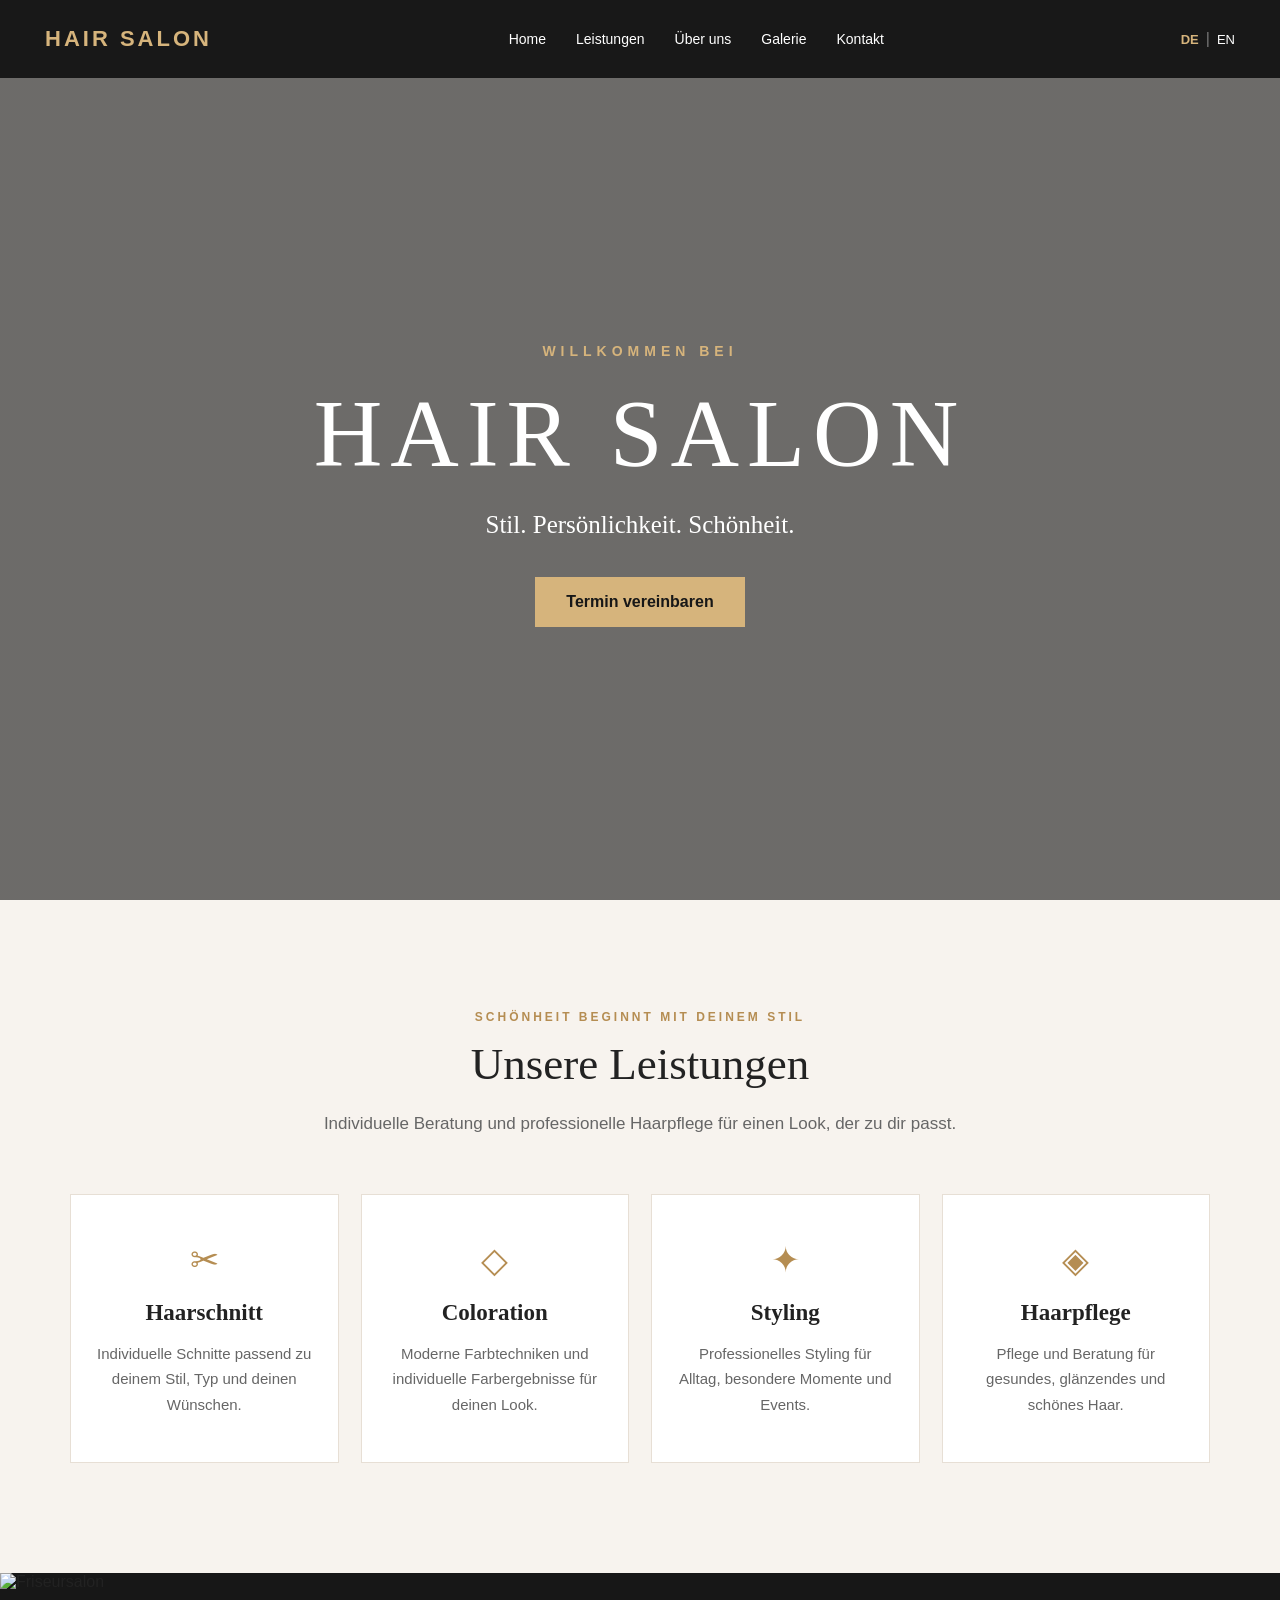
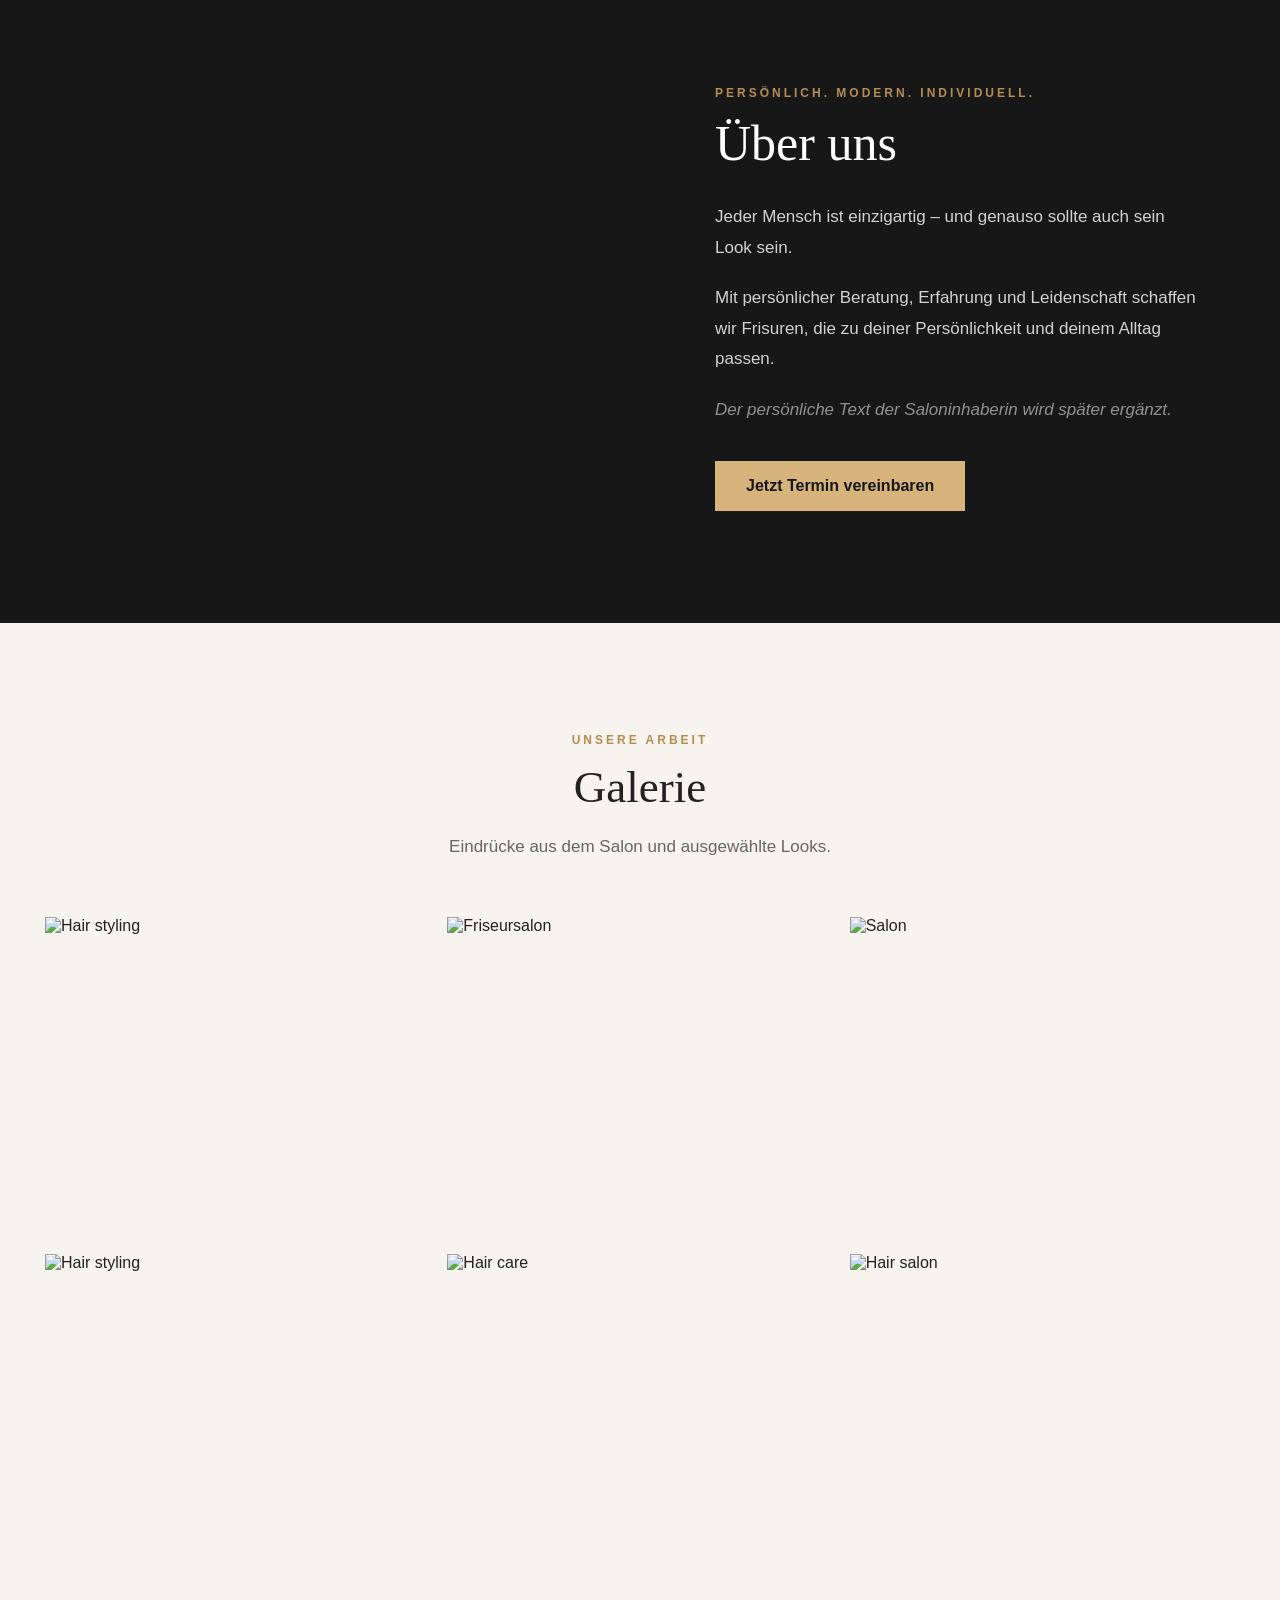
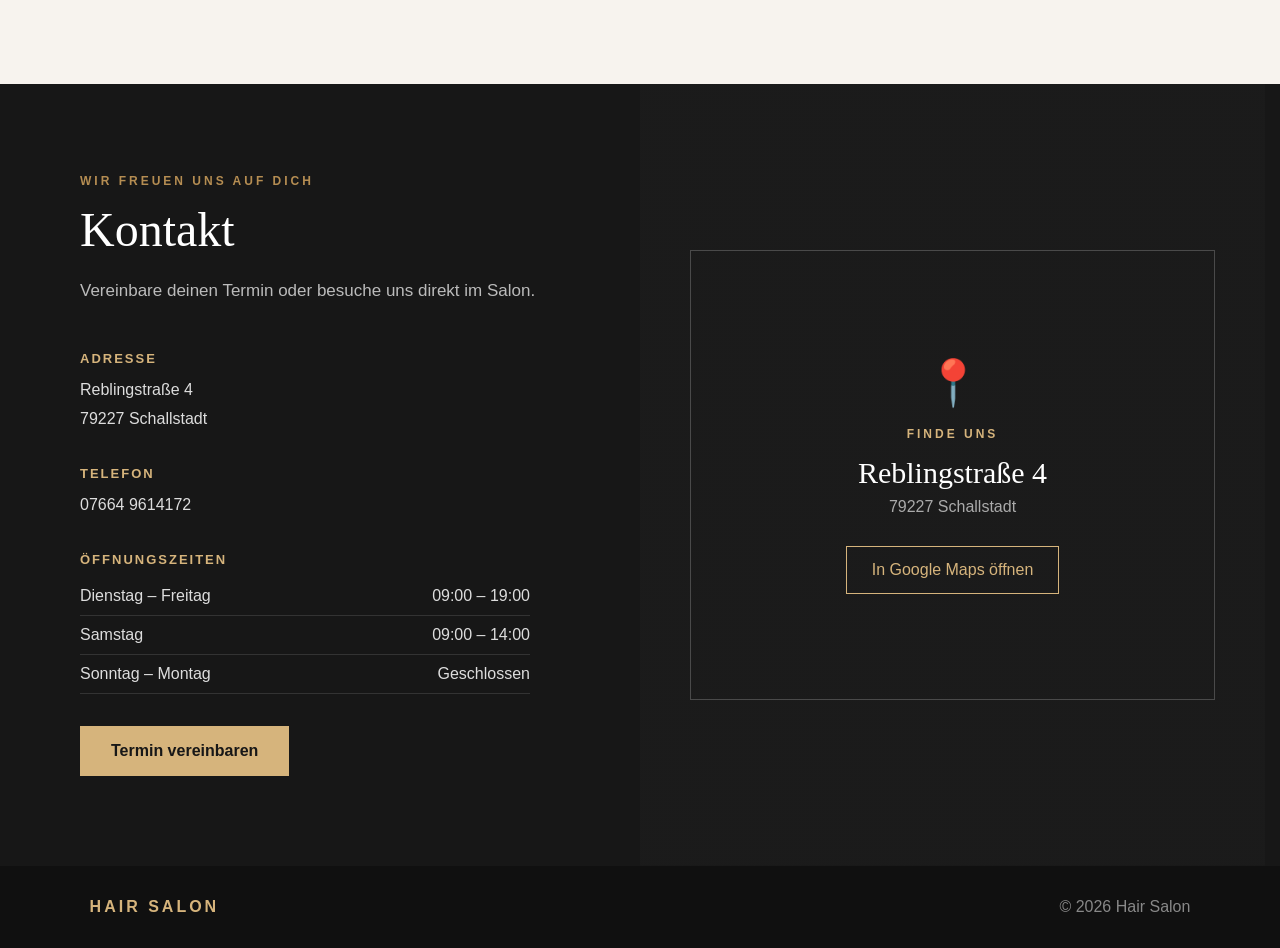
==== demo-1-elegant/index.html @ 5cd279e0 "Add files via upload" ====
<!DOCTYPE html>
<html lang="de">

<head>
    <meta charset="UTF-8">
    <meta name="viewport" content="width=device-width, initial-scale=1.0">

    <title>Hair Salon – Elegant</title>

    <link rel="stylesheet" href="style.css?v=2">
</head>

<body>

    <header>

        <nav class="navbar">

            <a href="#home" class="logo">
                HAIR SALON
            </a>

            <ul class="nav-links" id="nav-links">
                <li><a href="#home" data-i18n="navHome">Home</a></li>
                <li><a href="#services" data-i18n="navServices">Leistungen</a></li>
                <li><a href="#about" data-i18n="navAbout">Über uns</a></li>
                <li><a href="#gallery" data-i18n="navGallery">Galerie</a></li>
                <li><a href="#contact" data-i18n="navContact">Kontakt</a></li>
            </ul>

            <div class="nav-right">

                <div class="language-switch">
                    <button id="de-btn" class="lang-btn active">DE</button>
                    <span>|</span>
                    <button id="en-btn" class="lang-btn">EN</button>
                </div>

                <button
                    class="menu-toggle"
                    id="menu-toggle"
                    aria-label="Menu öffnen"
                    aria-expanded="false">
                    ☰
                </button>

            </div>

        </nav>

    </header>


    <main>

        <!-- HERO -->

        <section id="home" class="hero">

            <div class="hero-content">

                <p class="hero-small" data-i18n="heroSmall">
                    WILLKOMMEN BEI
                </p>

                <h1>
                    HAIR SALON
                </h1>

                <p class="hero-text" data-i18n="heroText">
                    Stil. Persönlichkeit. Schönheit.
                </p>

                <a
                    href="#contact"
                    class="gold-button"
                    data-i18n="appointment">
                    Termin vereinbaren
                </a>

            </div>

        </section>


        <!-- SERVICES -->

        <section id="services" class="services-section">

            <div class="section-heading">

                <p class="section-small" data-i18n="servicesSmall">
                    SCHÖNHEIT BEGINNT MIT DEINEM STIL
                </p>

                <h2 data-i18n="servicesTitle">
                    Unsere Leistungen
                </h2>

                <p data-i18n="servicesIntro">
                    Individuelle Beratung und professionelle Haarpflege
                    für einen Look, der zu dir passt.
                </p>

            </div>


            <div class="services-grid">

                <article class="service-card">
                    <div class="service-icon">✂</div>

                    <h3 data-i18n="haircutTitle">
                        Haarschnitt
                    </h3>

                    <p data-i18n="haircutText">
                        Individuelle Schnitte passend zu deinem Stil,
                        Typ und deinen Wünschen.
                    </p>
                </article>


                <article class="service-card">
                    <div class="service-icon">◇</div>

                    <h3 data-i18n="colorTitle">
                        Coloration
                    </h3>

                    <p data-i18n="colorText">
                        Moderne Farbtechniken und individuelle
                        Farbergebnisse für deinen Look.
                    </p>
                </article>


                <article class="service-card">
                    <div class="service-icon">✦</div>

                    <h3 data-i18n="stylingTitle">
                        Styling
                    </h3>

                    <p data-i18n="stylingText">
                        Professionelles Styling für Alltag,
                        besondere Momente und Events.
                    </p>
                </article>


                <article class="service-card">
                    <div class="service-icon">◈</div>

                    <h3 data-i18n="careTitle">
                        Haarpflege
                    </h3>

                    <p data-i18n="careText">
                        Pflege und Beratung für gesundes,
                        glänzendes und schönes Haar.
                    </p>
                </article>

            </div>

        </section>


        <!-- ABOUT -->

        <section id="about" class="about-section">

            <div class="about-image">

                <img
                    src="https://images.unsplash.com/photo-1562322140-8baeececf3df?auto=format&fit=crop&w=1200&q=85"
                    alt="Friseursalon">

            </div>


            <div class="about-content">

                <p class="section-small" data-i18n="aboutSmall">
                    PERSÖNLICH. MODERN. INDIVIDUELL.
                </p>

                <h2 data-i18n="aboutTitle">
                    Über uns
                </h2>

                <p data-i18n="aboutText1">
                    Jeder Mensch ist einzigartig – und genauso sollte auch
                    sein Look sein.
                </p>

                <p data-i18n="aboutText2">
                    Mit persönlicher Beratung, Erfahrung und Leidenschaft
                    schaffen wir Frisuren, die zu deiner Persönlichkeit
                    und deinem Alltag passen.
                </p>

                <p class="about-note" data-i18n="aboutNote">
                    Der persönliche Text der Saloninhaberin wird später ergänzt.
                </p>

                <a
                    href="#contact"
                    class="gold-button"
                    data-i18n="appointmentNow">
                    Jetzt Termin vereinbaren
                </a>

            </div>

        </section>


        <!-- GALLERY -->

        <section id="gallery" class="gallery-section">

            <div class="section-heading">

                <p class="section-small" data-i18n="gallerySmall">
                    UNSERE ARBEIT
                </p>

                <h2 data-i18n="galleryTitle">
                    Galerie
                </h2>

                <p data-i18n="galleryText">
                    Eindrücke aus dem Salon und ausgewählte Looks.
                </p>

            </div>


            <div class="gallery-grid">

                <div class="gallery-item">
                    <img
                        src="https://images.unsplash.com/photo-1522337360788-8b13dee7a37e?auto=format&fit=crop&w=900&q=85"
                        alt="Hair styling">
                </div>

                <div class="gallery-item">
                    <img
                        src="https://images.unsplash.com/photo-1562322140-8baeececf3df?auto=format&fit=crop&w=900&q=85"
                        alt="Friseursalon">
                </div>

                <div class="gallery-item">
                    <img
                        src="https://images.unsplash.com/photo-1560066984-138dadb4c035?auto=format&fit=crop&w=900&q=85"
                        alt="Salon">
                </div>

                <div class="gallery-item">
                    <img
                        src="https://images.unsplash.com/photo-1559599101-f09722fb4948?auto=format&fit=crop&w=900&q=85"
                        alt="Hair styling">
                </div>

                <div class="gallery-item">
                    <img
                        src="https://images.unsplash.com/photo-1595476108010-b4d1f102b1b1?auto=format&fit=crop&w=900&q=85"
                        alt="Hair care">
                </div>

                <div class="gallery-item">
                    <img
                        src="https://images.unsplash.com/photo-1521590832167-7bcbfaa6381f?auto=format&fit=crop&w=900&q=85"
                        alt="Hair salon">
                </div>

            </div>

        </section>


        <!-- CONTACT -->

        <section id="contact" class="contact-section">

            <div class="contact-container">

                <div class="contact-info">

                    <p class="section-small" data-i18n="contactSmall">
                        WIR FREUEN UNS AUF DICH
                    </p>

                    <h2 data-i18n="contactTitle">
                        Kontakt
                    </h2>

                    <p class="contact-intro" data-i18n="contactIntro">
                        Vereinbare deinen Termin oder besuche uns direkt im Salon.
                    </p>


                    <div class="contact-item">

                        <h3 data-i18n="address">
                            Adresse
                        </h3>

                        <a
                            class="contact-link"
                            href="https://www.google.com/maps/search/?api=1&query=Reblingstra%C3%9Fe+4,+79227+Schallstadt"
                            target="_blank"
                            rel="noopener noreferrer">

                            Reblingstraße 4<br>
                            79227 Schallstadt

                        </a>

                    </div>


                    <div class="contact-item">

                        <h3 data-i18n="phone">
                            Telefon
                        </h3>

                        <!-- 07664 9614172 -->

                        <a
                            class="contact-link"
                            href="tel:+4976649614172">

                            07664 9614172

                        </a>

                    </div>


                    <div class="contact-item">

                        <h3 data-i18n="openingHours">
                            Öffnungszeiten
                        </h3>

                        <div class="opening-hours">

                            <div>
                                <span data-i18n="tuesdayFriday">
                                    Dienstag – Freitag
                                </span>

                                <span>
                                    09:00 – 19:00
                                </span>
                            </div>

                            <div>
                                <span data-i18n="saturday">
                                    Samstag
                                </span>

                                <span>
                                    09:00 – 14:00
                                </span>
                            </div>

                            <div>
                                <span data-i18n="sundayMonday">
                                    Sonntag – Montag
                                </span>

                                <span data-i18n="closed">
                                    Geschlossen
                                </span>
                            </div>

                        </div>

                    </div>


                    <!--+49 7664 9614172 -->

                    <a
                        href="tel:+4976649614172"
                        class="gold-button"
                        data-i18n="appointment">
                        Termin vereinbaren
                    </a>

                </div>


                <div class="map-box">

                    <div class="map-content">

                        <div class="map-pin">
                            📍
                        </div>

                        <p class="map-small" data-i18n="findUs">
                            FINDE UNS
                        </p>

                        <h3>
                            Reblingstraße 4
                        </h3>

                        <p>
                            79227 Schallstadt
                        </p>

                        <a
                            href="https://www.google.com/maps/search/?api=1&query=Reblingstra%C3%9Fe+4,+79227+Schallstadt"
                            target="_blank"
                            rel="noopener noreferrer"
                            class="map-button"
                            data-i18n="openMaps">

                            In Google Maps öffnen

                        </a>

                    </div>

                </div>

            </div>

        </section>

    </main>


    <footer>

        <strong>
            HAIR SALON
        </strong>

        <p>
            © 2026 Hair Salon
        </p>

    </footer>


    <script src="script.js?v=2"></script>

</body>

</html>
---- demo-1-elegant/style.css ----
* {
    margin: 0;
    padding: 0;
    box-sizing: border-box;
}

html {
    scroll-behavior: smooth;
}

body {
    font-family: Arial, Helvetica, sans-serif;
    background: #f7f3ee;
    color: #222;
}


/* NAVBAR */

header {
    position: fixed;

    top: 0;
    left: 0;

    width: 100%;

    z-index: 1000;

    background: rgba(20, 20, 20, 0.94);

    backdrop-filter: blur(8px);
}

.navbar {
    max-width: 1250px;

    min-height: 78px;

    margin: auto;

    padding: 0 30px;

    display: flex;

    align-items: center;
    justify-content: space-between;

    position: relative;
}

.logo {
    color: #d6b47c;

    font-size: 22px;
    font-weight: bold;

    letter-spacing: 3px;

    text-decoration: none;
}

.nav-links {
    list-style: none;

    display: flex;

    align-items: center;

    gap: 30px;
}

.nav-links a {
    color: white;

    text-decoration: none;

    font-size: 14px;

    transition: 0.25s;
}

.nav-links a:hover {
    color: #d6b47c;
}

.nav-right {
    display: flex;

    align-items: center;

    gap: 18px;
}

.language-switch {
    display: flex;

    align-items: center;

    gap: 7px;

    color: #777;
}

.lang-btn {
    border: none;

    background: none;

    color: white;

    cursor: pointer;

    font-size: 13px;
}

.lang-btn:hover {
    color: #d6b47c;
}

.lang-btn.active {
    color: #d6b47c;

    font-weight: bold;
}

.menu-toggle {
    display: none;

    border: none;

    background: none;

    color: white;

    font-size: 28px;

    cursor: pointer;

    line-height: 1;
}


/* HERO */

.hero {
    min-height: 100vh;

    display: flex;

    align-items: center;
    justify-content: center;

    text-align: center;

    background:
        linear-gradient(
            rgba(0, 0, 0, 0.56),
            rgba(0, 0, 0, 0.56)
        ),
        url("https://images.unsplash.com/photo-1560066984-138dadb4c035?auto=format&fit=crop&w=1800&q=90");

    background-size: cover;
    background-position: center;
}

.hero-content {
    color: white;

    max-width: 900px;

    padding: 130px 25px 60px;
}

.hero-small {
    color: #d6b47c;

    font-size: 14px;

    font-weight: bold;

    letter-spacing: 5px;

    margin-bottom: 20px;
}

.hero h1 {
    font-family: Georgia, "Times New Roman", serif;

    font-size: clamp(55px, 8vw, 95px);

    font-weight: 400;

    letter-spacing: 8px;

    margin-bottom: 22px;
}

.hero-text {
    font-family: Georgia, serif;

    font-size: 25px;

    margin-bottom: 38px;
}


/* BUTTONS */

.gold-button {
    display: inline-block;

    padding: 16px 31px;

    background: #d6b47c;

    color: #171717;

    text-decoration: none;

    font-weight: bold;

    transition: 0.3s;
}

.gold-button:hover {
    background: white;
}


/* COMMON HEADINGS */

.section-heading {
    max-width: 700px;

    margin: 0 auto 55px;

    text-align: center;
}

.section-small {
    color: #b58d52 !important;

    font-size: 12px !important;

    font-weight: bold;

    letter-spacing: 3px;

    margin-bottom: 14px;
}

.section-heading h2 {
    font-family: Georgia, serif;

    font-size: 45px;

    font-weight: 400;

    margin-bottom: 20px;
}

.section-heading > p:not(.section-small) {
    color: #666;

    font-size: 17px;

    line-height: 1.7;
}


/* SERVICES */

.services-section {
    max-width: 1200px;

    margin: auto;

    padding: 110px 30px;
}

.services-grid {
    display: grid;

    grid-template-columns: repeat(4, 1fr);

    gap: 22px;
}

.service-card {
    background: white;

    padding: 45px 25px;

    border: 1px solid #e7dfd5;

    text-align: center;

    transition: 0.3s;
}

.service-card:hover {
    transform: translateY(-8px);

    box-shadow: 0 18px 35px rgba(0, 0, 0, 0.08);
}

.service-icon {
    color: #b58d52;

    font-size: 35px;

    margin-bottom: 20px;
}

.service-card h3 {
    font-family: Georgia, serif;

    font-size: 23px;

    margin-bottom: 15px;
}

.service-card p {
    color: #666;

    font-size: 15px;

    line-height: 1.7;
}


/* ABOUT */

.about-section {
    min-height: 650px;

    display: grid;

    grid-template-columns: 1fr 1fr;

    background: #171717;
}

.about-image {
    min-height: 650px;
}

.about-image img {
    width: 100%;
    height: 100%;

    object-fit: cover;

    display: block;
}

.about-content {
    padding: 90px 75px;

    display: flex;

    flex-direction: column;

    align-items: flex-start;
    justify-content: center;

    color: white;
}

.about-content h2 {
    font-family: Georgia, serif;

    font-size: 50px;

    font-weight: 400;

    margin-bottom: 30px;
}

.about-content > p:not(.section-small) {
    max-width: 570px;

    color: #d2d2d2;

    font-size: 17px;

    line-height: 1.8;

    margin-bottom: 20px;
}

.about-note {
    opacity: 0.65;

    font-style: italic;
}

.about-content .gold-button {
    margin-top: 15px;
}


/* GALLERY */

.gallery-section {
    max-width: 1250px;

    margin: auto;

    padding: 110px 30px;
}

.gallery-grid {
    display: grid;

    grid-template-columns: repeat(3, 1fr);

    gap: 17px;
}

.gallery-item {
    height: 320px;

    overflow: hidden;
}

.gallery-item img {
    width: 100%;
    height: 100%;

    object-fit: cover;

    display: block;

    transition: 0.5s;
}

.gallery-item:hover img {
    transform: scale(1.06);
}


/* CONTACT */

.contact-section {
    background: #171717;

    color: white;
}

.contact-container {
    max-width: 1250px;

    margin: auto;

    display: grid;

    grid-template-columns: 1fr 1fr;
}

.contact-info {
    padding: 90px 65px;
}

.contact-info h2 {
    font-family: Georgia, serif;

    font-size: 48px;

    font-weight: 400;

    margin-bottom: 20px;
}

.contact-intro {
    color: #bbb;

    font-size: 17px;

    line-height: 1.7;

    margin-bottom: 45px;
}

.contact-item {
    margin-bottom: 32px;
}

.contact-item h3 {
    color: #d6b47c;

    font-size: 13px;

    letter-spacing: 2px;

    text-transform: uppercase;

    margin-bottom: 10px;
}

.contact-link {
    color: #ddd;

    text-decoration: none;

    line-height: 1.8;

    transition: 0.25s;
}

.contact-link:hover {
    color: #d6b47c;
}

.opening-hours {
    max-width: 450px;
}

.opening-hours div {
    display: flex;

    align-items: center;
    justify-content: space-between;

    gap: 20px;

    padding: 10px 0;

    border-bottom: 1px solid #333;

    color: #ddd;
}


/* MAP */

.map-box {
    min-height: 650px;

    padding: 50px;

    display: flex;

    align-items: center;
    justify-content: center;

    background:
        linear-gradient(
            rgba(27, 27, 27, 0.92),
            rgba(27, 27, 27, 0.92)
        ),
        url("https://images.unsplash.com/photo-1524661135-423995f22d0b?auto=format&fit=crop&w=1200&q=80");

    background-size: cover;
    background-position: center;
}

.map-content {
    width: 100%;

    min-height: 450px;

    border: 1px solid #4a4a4a;

    padding: 45px;

    text-align: center;

    display: flex;

    flex-direction: column;

    align-items: center;
    justify-content: center;
}

.map-pin {
    font-size: 45px;

    margin-bottom: 18px;
}

.map-small {
    color: #d6b47c;

    font-size: 12px;

    font-weight: bold;

    letter-spacing: 3px;

    margin-bottom: 15px;
}

.map-content h3 {
    font-family: Georgia, serif;

    font-size: 30px;

    font-weight: 400;

    margin-bottom: 8px;
}

.map-content > p:not(.map-small) {
    color: #aaa;

    margin-bottom: 30px;
}

.map-button {
    display: inline-block;

    padding: 14px 25px;

    border: 1px solid #d6b47c;

    color: #d6b47c;

    text-decoration: none;

    transition: 0.3s;
}

.map-button:hover {
    background: #d6b47c;

    color: #171717;
}


/* FOOTER */

footer {
    background: #101010;

    color: #888;

    padding: 32px 7%;

    display: flex;

    align-items: center;
    justify-content: space-between;
}

footer strong {
    color: #d6b47c;

    letter-spacing: 3px;
}


/* MOBILE */

@media (max-width: 768px) {

    .navbar {
        min-height: 70px;

        padding: 0 18px;
    }

    .logo {
        font-size: 17px;

        letter-spacing: 2px;
    }

    .nav-right {
        gap: 12px;
    }


    /* HAMBURGER */

    .menu-toggle {
        display: block;
    }

    .nav-links {
        position: absolute;

        top: 100%;
        left: 0;

        width: 100%;

        display: none;

        flex-direction: column;

        gap: 0;

        background: #171717;

        border-top: 1px solid #333;
    }

    .nav-links.active {
        display: flex;
    }

    .nav-links li {
        width: 100%;
    }

    .nav-links a {
        display: block;

        width: 100%;

        padding: 17px 25px;

        text-align: center;

        border-bottom: 1px solid #2b2b2b;
    }


    /* HERO */

    .hero-content {
        padding-top: 120px;
    }

    .hero h1 {
        font-size: 46px;

        letter-spacing: 4px;
    }

    .hero-text {
        font-size: 20px;
    }


    /* SERVICES */

    .services-section {
        padding: 80px 20px;
    }

    .services-grid {
        grid-template-columns: 1fr;
    }

    .section-heading h2 {
        font-size: 38px;
    }


    /* ABOUT */

    .about-section {
        grid-template-columns: 1fr;
    }

    .about-image {
        min-height: 420px;
    }

    .about-content {
        padding: 65px 25px;
    }

    .about-content h2 {
        font-size: 39px;
    }


    /* GALLERY */

    .gallery-section {
        padding: 80px 20px;
    }

    .gallery-grid {
        grid-template-columns: 1fr;
    }

    .gallery-item {
        height: 320px;
    }


    /* CONTACT */

    .contact-container {
        grid-template-columns: 1fr;
    }

    .contact-info {
        padding: 70px 25px;
    }

    .contact-info h2 {
        font-size: 40px;
    }

    .opening-hours div {
        gap: 15px;
    }


    /* MAP */

    .map-box {
        min-height: 450px;

        padding: 25px;
    }

    .map-content {
        min-height: 350px;

        padding: 30px 20px;
    }


    /* FOOTER */

    footer {
        flex-direction: column;

        gap: 12px;

        text-align: center;
    }
}
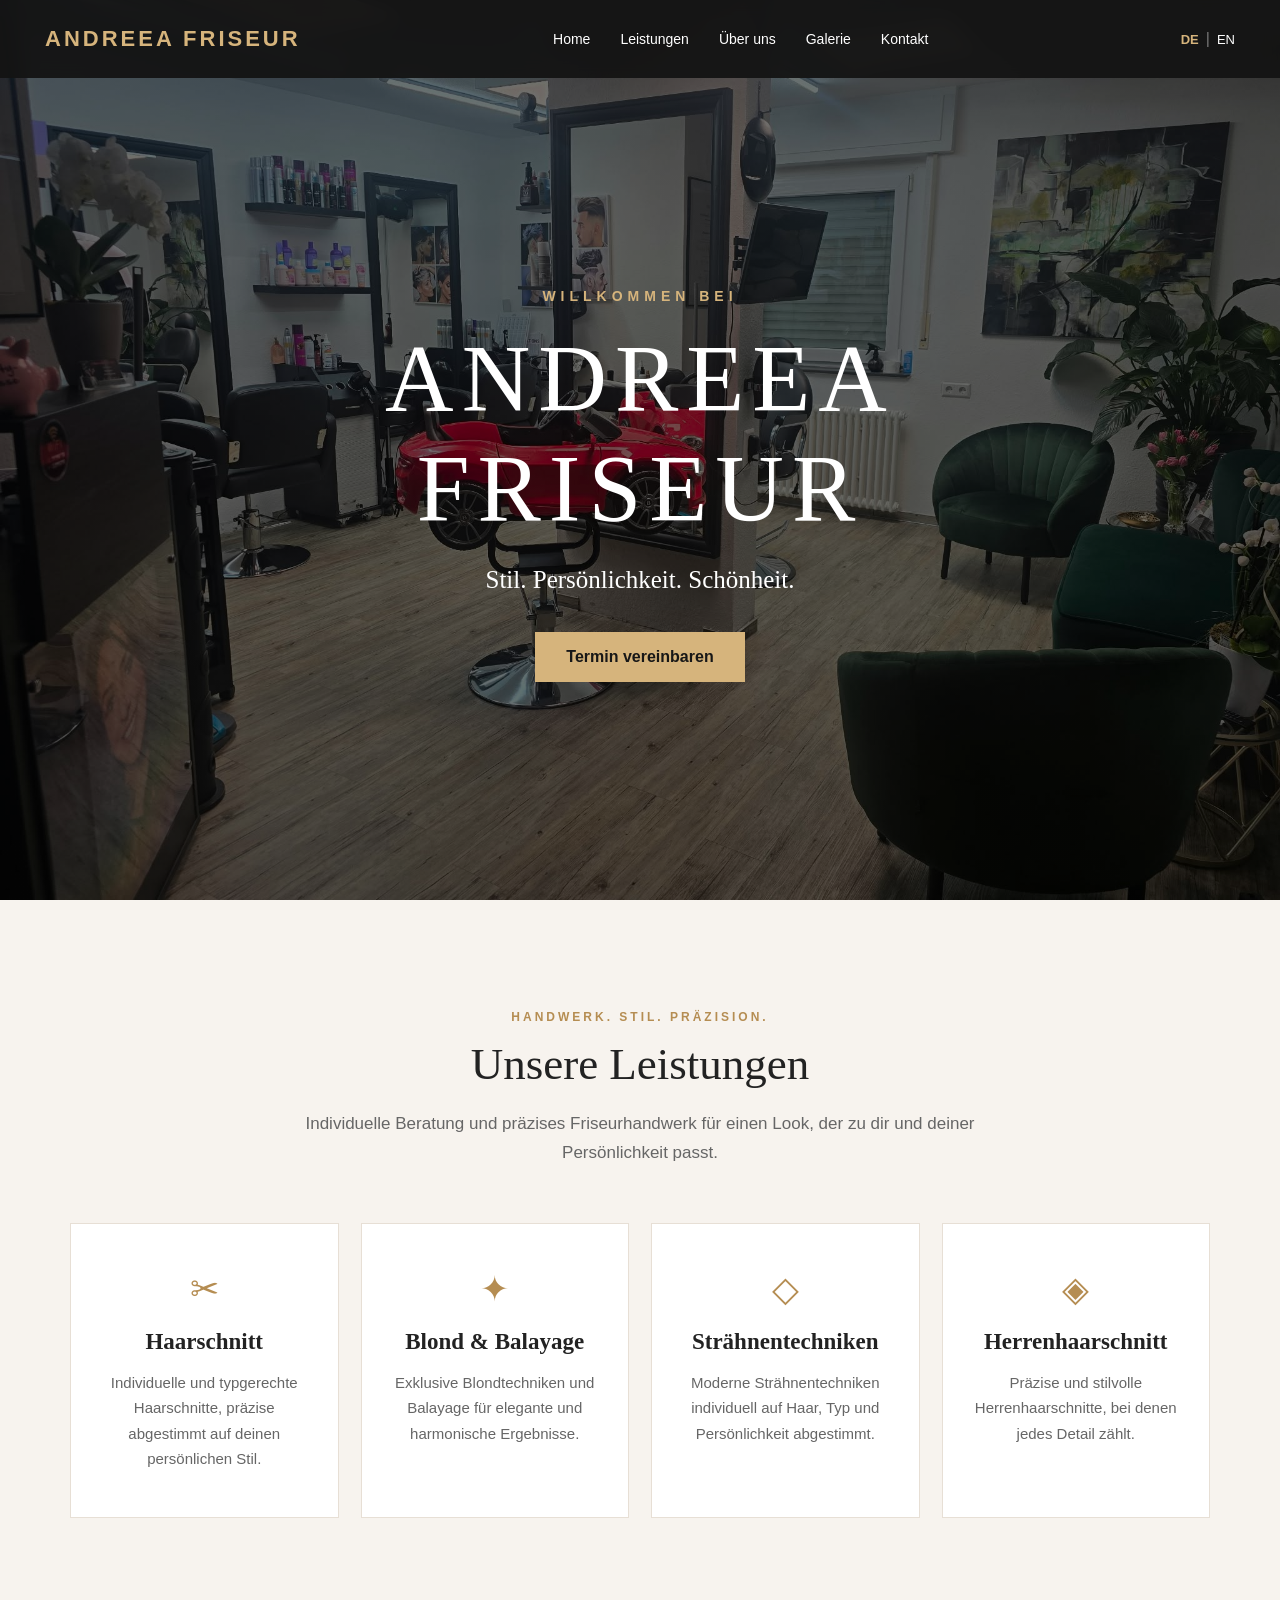
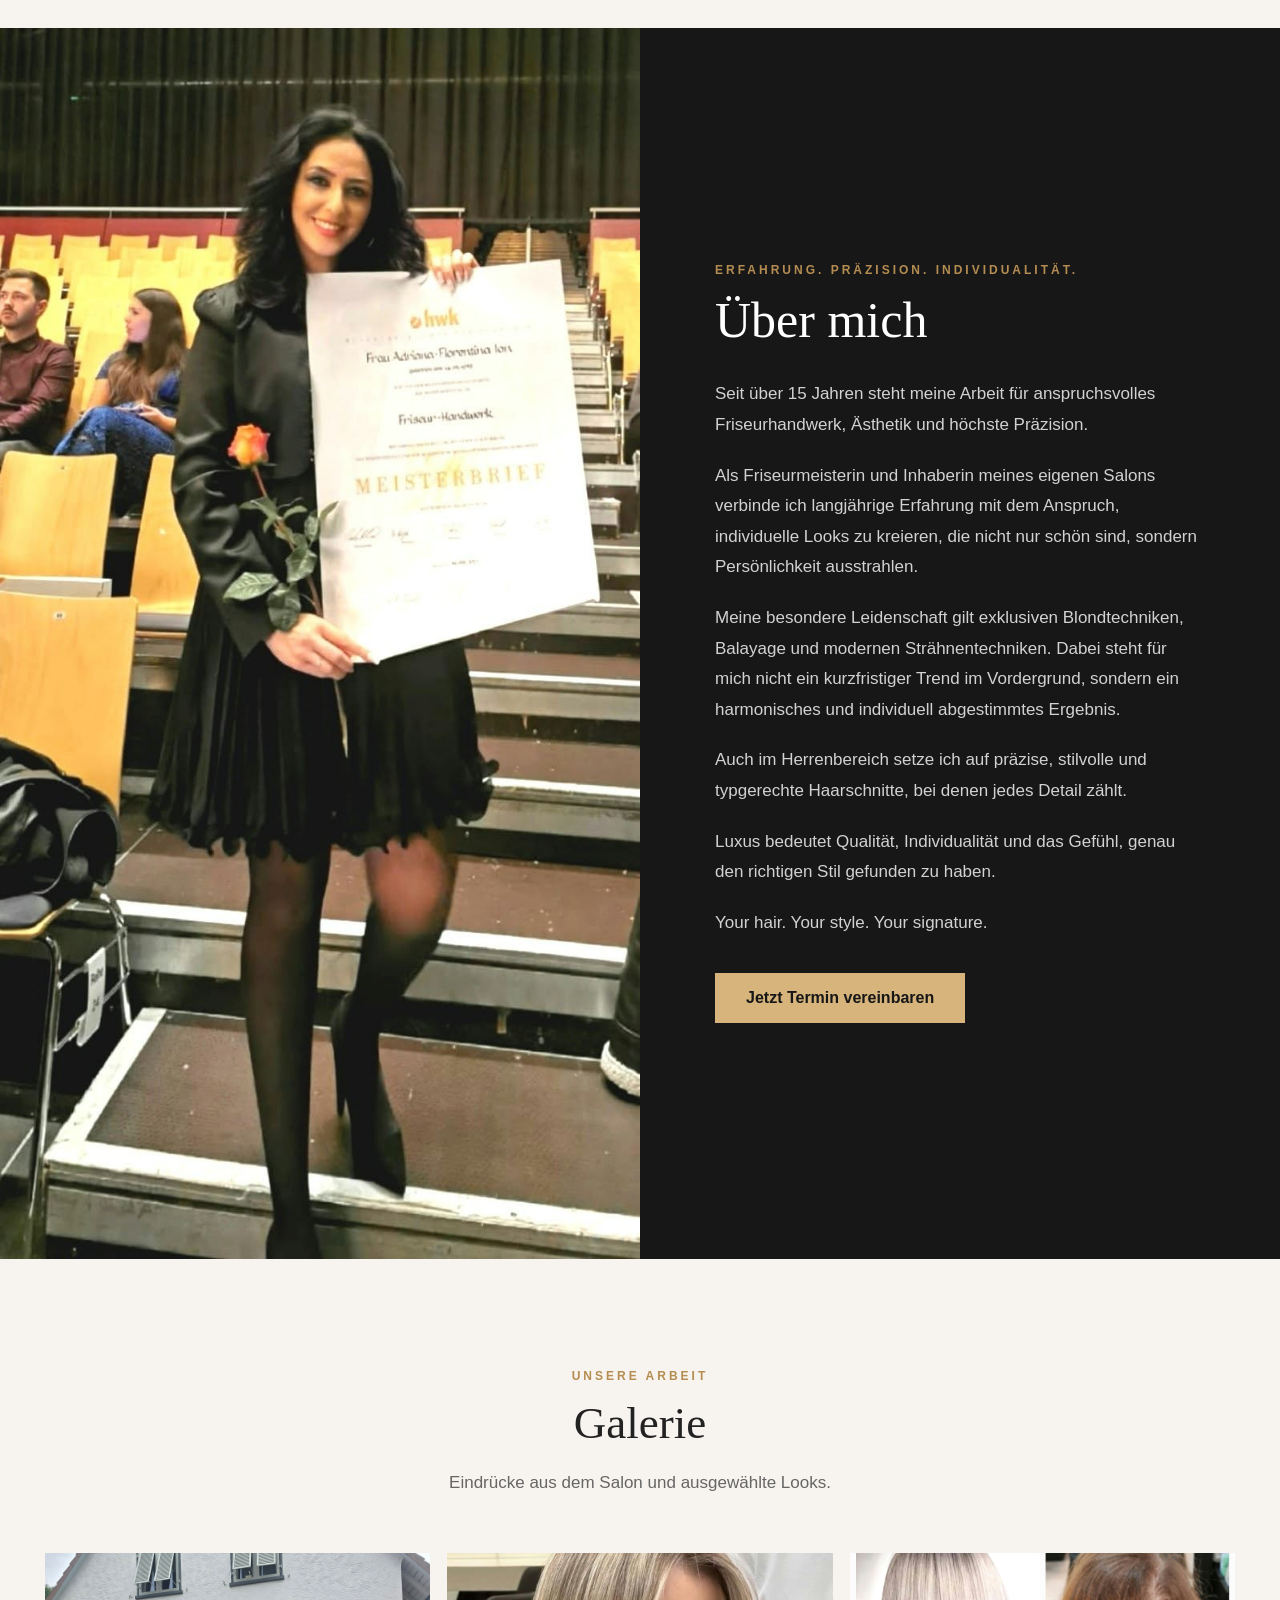
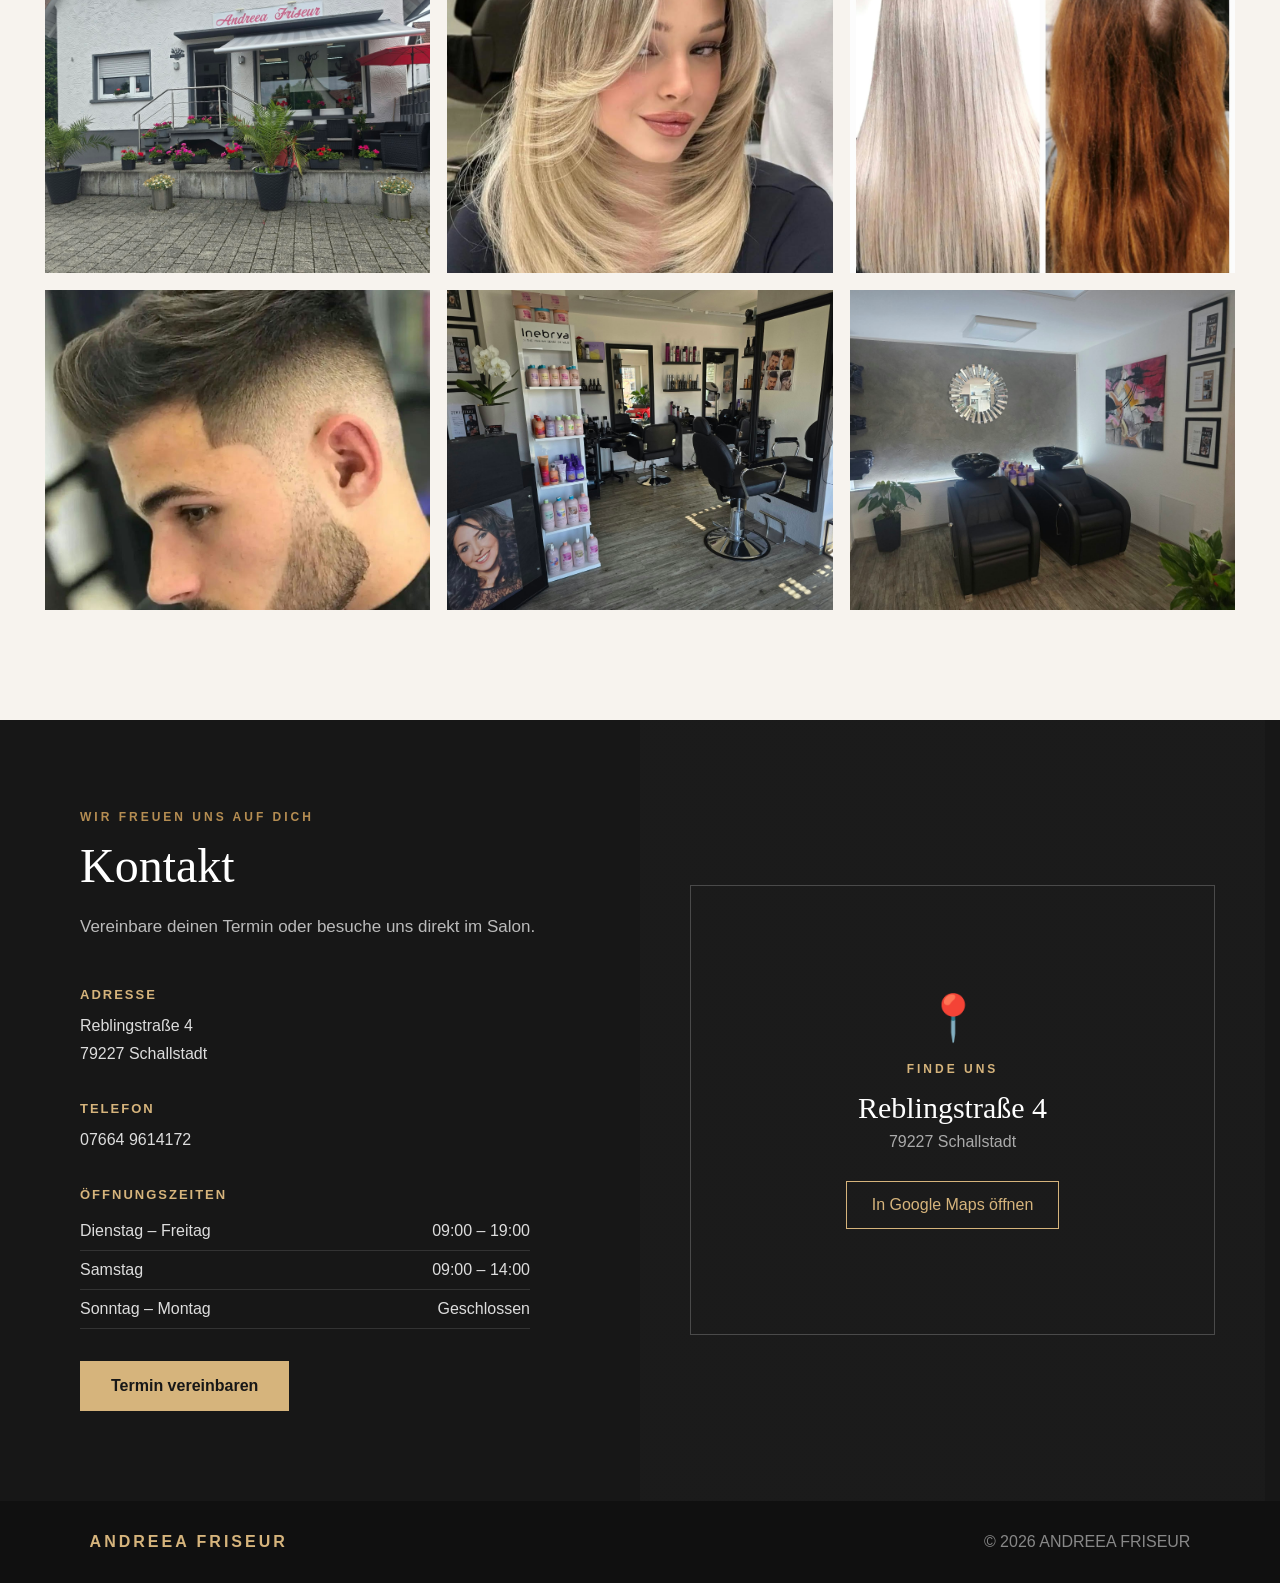
==== commit ab5b3bcd: "Add files via upload Add final salon content and images" ====
--- a/demo-1-elegant/index.html
+++ b/demo-1-elegant/index.html
@@ -5,9 +5,9 @@
     <meta charset="UTF-8">
     <meta name="viewport" content="width=device-width, initial-scale=1.0">
 
-    <title>Hair Salon – Elegant</title>
-
-    <link rel="stylesheet" href="style.css?v=2">
+    <title>ANDREEA FRISEUR – Elegant</title>
+
+    <link rel="stylesheet" href="./elegant.css?v=1">
 </head>
 
 <body>
@@ -17,7 +17,7 @@
         <nav class="navbar">
 
             <a href="#home" class="logo">
-                HAIR SALON
+                ANDREEA FRISEUR
             </a>
 
             <ul class="nav-links" id="nav-links">
@@ -64,7 +64,7 @@
                 </p>
 
                 <h1>
-                    HAIR SALON
+                    ANDREEA FRISEUR
                 </h1>
 
                 <p class="hero-text" data-i18n="heroText">
@@ -90,7 +90,7 @@
             <div class="section-heading">
 
                 <p class="section-small" data-i18n="servicesSmall">
-                    SCHÖNHEIT BEGINNT MIT DEINEM STIL
+                    HANDWERK. STIL. PRÄZISION.
                 </p>
 
                 <h2 data-i18n="servicesTitle">
@@ -98,8 +98,8 @@
                 </h2>
 
                 <p data-i18n="servicesIntro">
-                    Individuelle Beratung und professionelle Haarpflege
-                    für einen Look, der zu dir passt.
+                    Individuelle Beratung und präzises Friseurhandwerk
+    für einen Look, der zu dir und deiner Persönlichkeit passt.
                 </p>
 
             </div>
@@ -107,60 +107,63 @@
 
             <div class="services-grid">
 
-                <article class="service-card">
-                    <div class="service-icon">✂</div>
-
-                    <h3 data-i18n="haircutTitle">
-                        Haarschnitt
-                    </h3>
-
-                    <p data-i18n="haircutText">
-                        Individuelle Schnitte passend zu deinem Stil,
-                        Typ und deinen Wünschen.
-                    </p>
-                </article>
-
-
-                <article class="service-card">
-                    <div class="service-icon">◇</div>
-
-                    <h3 data-i18n="colorTitle">
-                        Coloration
-                    </h3>
-
-                    <p data-i18n="colorText">
-                        Moderne Farbtechniken und individuelle
-                        Farbergebnisse für deinen Look.
-                    </p>
-                </article>
-
-
-                <article class="service-card">
-                    <div class="service-icon">✦</div>
-
-                    <h3 data-i18n="stylingTitle">
-                        Styling
-                    </h3>
-
-                    <p data-i18n="stylingText">
-                        Professionelles Styling für Alltag,
-                        besondere Momente und Events.
-                    </p>
-                </article>
-
-
-                <article class="service-card">
-                    <div class="service-icon">◈</div>
-
-                    <h3 data-i18n="careTitle">
-                        Haarpflege
-                    </h3>
-
-                    <p data-i18n="careText">
-                        Pflege und Beratung für gesundes,
-                        glänzendes und schönes Haar.
-                    </p>
-                </article>
+            <div class="service-card">
+    <div class="service-icon">✂</div>
+
+    <h3 data-i18n="haircutTitle">
+        Haarschnitt
+    </h3>
+
+    <p data-i18n="haircutText">
+        Individuelle und typgerechte Haarschnitte,
+        präzise abgestimmt auf deinen persönlichen Stil.
+    </p>
+</div>
+
+
+<div class="service-card">
+    <div class="service-icon">✦</div>
+
+    <h3 data-i18n="blondeTitle">
+        Blond & Balayage
+    </h3>
+
+    <p data-i18n="blondeText">
+        Exklusive Blondtechniken und Balayage
+        für elegante und harmonische Ergebnisse.
+    </p>
+</div>
+
+
+<div class="service-card">
+    <div class="service-icon">◇</div>
+
+    <h3 data-i18n="highlightsTitle">
+        Strähnentechniken
+    </h3>
+
+    <p data-i18n="highlightsText">
+        Moderne Strähnentechniken individuell
+        auf Haar, Typ und Persönlichkeit abgestimmt.
+    </p>
+</div>
+
+
+<div class="service-card">
+    <div class="service-icon">◈</div>
+
+    <h3 data-i18n="menTitle">
+        Herrenhaarschnitt
+    </h3>
+
+    <p data-i18n="menText">
+        Präzise und stilvolle Herrenhaarschnitte,
+        bei denen jedes Detail zählt.
+    </p>
+</div>
+
+
+                
 
             </div>
 
@@ -173,37 +176,56 @@
 
             <div class="about-image">
 
-                <img
-                    src="https://images.unsplash.com/photo-1562322140-8baeececf3df?auto=format&fit=crop&w=1200&q=85"
-                    alt="Friseursalon">
-
-            </div>
-
+    <img
+        src="../images/andreea-meisterbrief.jfif"
+        alt="Andreea Friseurmeisterin">
+
+</div>
 
             <div class="about-content">
 
                 <p class="section-small" data-i18n="aboutSmall">
-                    PERSÖNLICH. MODERN. INDIVIDUELL.
-                </p>
-
-                <h2 data-i18n="aboutTitle">
-                    Über uns
-                </h2>
-
-                <p data-i18n="aboutText1">
-                    Jeder Mensch ist einzigartig – und genauso sollte auch
-                    sein Look sein.
-                </p>
-
-                <p data-i18n="aboutText2">
-                    Mit persönlicher Beratung, Erfahrung und Leidenschaft
-                    schaffen wir Frisuren, die zu deiner Persönlichkeit
-                    und deinem Alltag passen.
-                </p>
-
-                <p class="about-note" data-i18n="aboutNote">
-                    Der persönliche Text der Saloninhaberin wird später ergänzt.
-                </p>
+        ERFAHRUNG. PRÄZISION. INDIVIDUALITÄT.
+    </p>
+
+    <h2 data-i18n="aboutTitle">
+        Über mich
+    </h2>
+
+    <p data-i18n="aboutText1">
+        Seit über 15 Jahren steht meine Arbeit für anspruchsvolles
+        Friseurhandwerk, Ästhetik und höchste Präzision.
+    </p>
+
+    <p data-i18n="aboutText2">
+        Als Friseurmeisterin und Inhaberin meines eigenen Salons
+        verbinde ich langjährige Erfahrung mit dem Anspruch,
+        individuelle Looks zu kreieren, die nicht nur schön sind,
+        sondern Persönlichkeit ausstrahlen.
+    </p>
+
+    <p data-i18n="aboutText3">
+        Meine besondere Leidenschaft gilt exklusiven Blondtechniken,
+        Balayage und modernen Strähnentechniken. Dabei steht für mich
+        nicht ein kurzfristiger Trend im Vordergrund, sondern ein
+        harmonisches und individuell abgestimmtes Ergebnis.
+    </p>
+
+    <p data-i18n="aboutText4">
+        Auch im Herrenbereich setze ich auf präzise, stilvolle und
+        typgerechte Haarschnitte, bei denen jedes Detail zählt.
+    </p>
+
+    <p class="about-highlight" data-i18n="aboutQuote">
+        Luxus bedeutet Qualität, Individualität und das Gefühl,
+        genau den richtigen Stil gefunden zu haben.
+    </p>
+
+    <p class="signature">
+        Your hair. Your style. Your signature.
+    </p>
+
+               
 
                 <a
                     href="#contact"
@@ -238,45 +260,46 @@
             </div>
 
 
-            <div class="gallery-grid">
-
-                <div class="gallery-item">
-                    <img
-                        src="https://images.unsplash.com/photo-1522337360788-8b13dee7a37e?auto=format&fit=crop&w=900&q=85"
-                        alt="Hair styling">
-                </div>
-
-                <div class="gallery-item">
-                    <img
-                        src="https://images.unsplash.com/photo-1562322140-8baeececf3df?auto=format&fit=crop&w=900&q=85"
-                        alt="Friseursalon">
-                </div>
-
-                <div class="gallery-item">
-                    <img
-                        src="https://images.unsplash.com/photo-1560066984-138dadb4c035?auto=format&fit=crop&w=900&q=85"
-                        alt="Salon">
-                </div>
-
-                <div class="gallery-item">
-                    <img
-                        src="https://images.unsplash.com/photo-1559599101-f09722fb4948?auto=format&fit=crop&w=900&q=85"
-                        alt="Hair styling">
-                </div>
-
-                <div class="gallery-item">
-                    <img
-                        src="https://images.unsplash.com/photo-1595476108010-b4d1f102b1b1?auto=format&fit=crop&w=900&q=85"
-                        alt="Hair care">
-                </div>
-
-                <div class="gallery-item">
-                    <img
-                        src="https://images.unsplash.com/photo-1521590832167-7bcbfaa6381f?auto=format&fit=crop&w=900&q=85"
-                        alt="Hair salon">
-                </div>
-
-            </div>
+           <div class="gallery-grid">
+
+    <div class="gallery-item">
+    <img
+        src="../images/salon-exterior.jfif"
+        alt="Andreea Friseur in Schallstadt">
+</div>
+
+    <div class="gallery-item">
+        <img
+            src="../images/hair-blonde-2.jfif"
+            alt="Blonde Haarfarbe">
+    </div>
+
+    <div class="gallery-item">
+        <img
+            src="../images/hair-before-after-1.jfif"
+            alt="Haarverwandlung vorher und nachher">
+    </div>
+
+    <div class="gallery-item">
+        <img
+            src="../images/hair-men.jfif"
+            alt="Moderner Herrenhaarschnitt">
+    </div>
+
+    <div class="gallery-item">
+        <img
+            src="../images/salon-interior.jfif"
+            alt="Andreea Friseur Salon">
+    </div>
+
+    <div class="gallery-item">
+        <img
+            src="../images/salon-wash-area.jfif"
+            alt="Haarpflege im Salon">
+    </div>
+
+</div>
+          
 
         </section>
 
@@ -328,7 +351,7 @@
                             Telefon
                         </h3>
 
-                        <!-- 07664 9614172 -->
+                        <!-- +49 7664 9614172 -->
 
                         <a
                             class="contact-link"
@@ -441,11 +464,11 @@
     <footer>
 
         <strong>
-            HAIR SALON
+            ANDREEA FRISEUR
         </strong>
 
         <p>
-            © 2026 Hair Salon
+            © 2026 ANDREEA FRISEUR
         </p>
 
     </footer>
--- a/demo-1-elegant/elegant.css
+++ b/demo-1-elegant/elegant.css
@@ -0,0 +1,831 @@
+* {
+    margin: 0;
+    padding: 0;
+    box-sizing: border-box;
+}
+
+html {
+    scroll-behavior: smooth;
+}
+
+body {
+    font-family: Arial, Helvetica, sans-serif;
+    background: #f7f3ee;
+    color: #222;
+}
+
+
+/* NAVBAR */
+
+header {
+    position: fixed;
+
+    top: 0;
+    left: 0;
+
+    width: 100%;
+
+    z-index: 1000;
+
+    background: rgba(20, 20, 20, 0.94);
+
+    backdrop-filter: blur(8px);
+}
+
+.navbar {
+    max-width: 1250px;
+
+    min-height: 78px;
+
+    margin: auto;
+
+    padding: 0 30px;
+
+    display: flex;
+
+    align-items: center;
+    justify-content: space-between;
+
+    position: relative;
+}
+
+.logo {
+    color: #d6b47c;
+
+    font-size: 22px;
+    font-weight: bold;
+
+    letter-spacing: 3px;
+
+    text-decoration: none;
+}
+
+.nav-links {
+    list-style: none;
+
+    display: flex;
+
+    align-items: center;
+
+    gap: 30px;
+}
+
+.nav-links a {
+    color: white;
+
+    text-decoration: none;
+
+    font-size: 14px;
+
+    transition: 0.25s;
+}
+
+.nav-links a:hover {
+    color: #d6b47c;
+}
+
+.nav-right {
+    display: flex;
+
+    align-items: center;
+
+    gap: 18px;
+}
+
+.language-switch {
+    display: flex;
+
+    align-items: center;
+
+    gap: 7px;
+
+    color: #777;
+}
+
+.lang-btn {
+    border: none;
+
+    background: none;
+
+    color: white;
+
+    cursor: pointer;
+
+    font-size: 13px;
+}
+
+.lang-btn:hover {
+    color: #d6b47c;
+}
+
+.lang-btn.active {
+    color: #d6b47c;
+
+    font-weight: bold;
+}
+
+.menu-toggle {
+    display: none;
+
+    border: none;
+
+    background: none;
+
+    color: white;
+
+    font-size: 28px;
+
+    cursor: pointer;
+
+    line-height: 1;
+}
+
+
+/* HERO */
+
+.hero {
+    min-height: 100vh;
+
+    display: flex;
+
+    align-items: center;
+    justify-content: center;
+
+    text-align: center;
+
+    background:
+        linear-gradient(
+            rgba(0, 0, 0, 0.56),
+            rgba(0, 0, 0, 0.56)
+        ),
+        url("../images/salon-hero.jfif");
+
+    background-size: cover;
+    background-position: center;
+}
+
+.hero-content {
+    color: white;
+
+    max-width: 900px;
+
+    padding: 130px 25px 60px;
+}
+
+.hero-small {
+    color: #d6b47c;
+
+    font-size: 14px;
+
+    font-weight: bold;
+
+    letter-spacing: 5px;
+
+    margin-bottom: 20px;
+}
+
+.hero h1 {
+    font-family: Georgia, "Times New Roman", serif;
+
+    font-size: clamp(55px, 8vw, 95px);
+
+    font-weight: 400;
+
+    letter-spacing: 8px;
+
+    margin-bottom: 22px;
+}
+
+.hero-text {
+    font-family: Georgia, serif;
+
+    font-size: 25px;
+
+    margin-bottom: 38px;
+}
+
+
+/* BUTTONS */
+
+.gold-button {
+    display: inline-block;
+
+    padding: 16px 31px;
+
+    background: #d6b47c;
+
+    color: #171717;
+
+    text-decoration: none;
+
+    font-weight: bold;
+
+    transition: 0.3s;
+}
+
+.gold-button:hover {
+    background: white;
+}
+
+
+/* COMMON HEADINGS */
+
+.section-heading {
+    max-width: 700px;
+
+    margin: 0 auto 55px;
+
+    text-align: center;
+}
+
+.section-small {
+    color: #b58d52 !important;
+
+    font-size: 12px !important;
+
+    font-weight: bold;
+
+    letter-spacing: 3px;
+
+    margin-bottom: 14px;
+}
+
+.section-heading h2 {
+    font-family: Georgia, serif;
+
+    font-size: 45px;
+
+    font-weight: 400;
+
+    margin-bottom: 20px;
+}
+
+.section-heading > p:not(.section-small) {
+    color: #666;
+
+    font-size: 17px;
+
+    line-height: 1.7;
+}
+
+
+/* SERVICES */
+
+.services-section {
+    max-width: 1200px;
+
+    margin: auto;
+
+    padding: 110px 30px;
+}
+
+.services-grid {
+    display: grid;
+
+    grid-template-columns: repeat(4, 1fr);
+
+    gap: 22px;
+}
+
+.service-card {
+    background: white;
+
+    padding: 45px 25px;
+
+    border: 1px solid #e7dfd5;
+
+    text-align: center;
+
+    transition: 0.3s;
+}
+
+.service-card:hover {
+    transform: translateY(-8px);
+
+    box-shadow: 0 18px 35px rgba(0, 0, 0, 0.08);
+}
+
+.service-icon {
+    color: #b58d52;
+
+    font-size: 35px;
+
+    margin-bottom: 20px;
+}
+
+.service-card h3 {
+    font-family: Georgia, serif;
+
+    font-size: 23px;
+
+    margin-bottom: 15px;
+}
+
+.service-card p {
+    color: #666;
+
+    font-size: 15px;
+
+    line-height: 1.7;
+}
+
+
+/* ABOUT */
+
+.about-section {
+    min-height: 650px;
+
+    display: grid;
+
+    grid-template-columns: 1fr 1fr;
+
+    background: #171717;
+}
+
+.about-image {
+    min-height: 650px;
+}
+
+.about-image img {
+    width: 100%;
+    height: 100%;
+
+    object-fit: cover;
+
+    display: block;
+}
+
+.about-content {
+    padding: 90px 75px;
+
+    display: flex;
+
+    flex-direction: column;
+
+    align-items: flex-start;
+    justify-content: center;
+
+    color: white;
+}
+
+.about-content h2 {
+    font-family: Georgia, serif;
+
+    font-size: 50px;
+
+    font-weight: 400;
+
+    margin-bottom: 30px;
+}
+
+.about-content > p:not(.section-small) {
+    max-width: 570px;
+
+    color: #d2d2d2;
+
+    font-size: 17px;
+
+    line-height: 1.8;
+
+    margin-bottom: 20px;
+}
+
+.about-note {
+    opacity: 0.65;
+
+    font-style: italic;
+}
+
+.about-content .gold-button {
+    margin-top: 15px;
+}
+
+
+/* GALLERY */
+
+.gallery-section {
+    max-width: 1250px;
+
+    margin: auto;
+
+    padding: 110px 30px;
+}
+
+.gallery-grid {
+    display: grid;
+
+    grid-template-columns: repeat(3, 1fr);
+
+    gap: 17px;
+}
+
+.gallery-item {
+    height: 320px;
+
+    overflow: hidden;
+}
+
+.gallery-item img {
+    width: 100%;
+    height: 100%;
+
+    object-fit: cover;
+
+    display: block;
+
+    transition: 0.5s;
+}
+
+.gallery-item:hover img {
+    transform: scale(1.06);
+}
+
+
+/* CONTACT */
+
+.contact-section {
+    background: #171717;
+
+    color: white;
+}
+
+.contact-container {
+    max-width: 1250px;
+
+    margin: auto;
+
+    display: grid;
+
+    grid-template-columns: 1fr 1fr;
+}
+
+.contact-info {
+    padding: 90px 65px;
+}
+
+.contact-info h2 {
+    font-family: Georgia, serif;
+
+    font-size: 48px;
+
+    font-weight: 400;
+
+    margin-bottom: 20px;
+}
+
+.contact-intro {
+    color: #bbb;
+
+    font-size: 17px;
+
+    line-height: 1.7;
+
+    margin-bottom: 45px;
+}
+
+.contact-item {
+    margin-bottom: 32px;
+}
+
+.contact-item h3 {
+    color: #d6b47c;
+
+    font-size: 13px;
+
+    letter-spacing: 2px;
+
+    text-transform: uppercase;
+
+    margin-bottom: 10px;
+}
+
+.contact-link {
+    color: #ddd;
+
+    text-decoration: none;
+
+    line-height: 1.8;
+
+    transition: 0.25s;
+}
+
+.contact-link:hover {
+    color: #d6b47c;
+}
+
+.opening-hours {
+    max-width: 450px;
+}
+
+.opening-hours div {
+    display: flex;
+
+    align-items: center;
+    justify-content: space-between;
+
+    gap: 20px;
+
+    padding: 10px 0;
+
+    border-bottom: 1px solid #333;
+
+    color: #ddd;
+}
+
+
+/* MAP */
+
+.map-box {
+    min-height: 650px;
+
+    padding: 50px;
+
+    display: flex;
+
+    align-items: center;
+    justify-content: center;
+
+    background:
+        linear-gradient(
+            rgba(27, 27, 27, 0.92),
+            rgba(27, 27, 27, 0.92)
+        ),
+        url("https://images.unsplash.com/photo-1524661135-423995f22d0b?auto=format&fit=crop&w=1200&q=80");
+
+    background-size: cover;
+    background-position: center;
+}
+
+.map-content {
+    width: 100%;
+
+    min-height: 450px;
+
+    border: 1px solid #4a4a4a;
+
+    padding: 45px;
+
+    text-align: center;
+
+    display: flex;
+
+    flex-direction: column;
+
+    align-items: center;
+    justify-content: center;
+}
+
+.map-pin {
+    font-size: 45px;
+
+    margin-bottom: 18px;
+}
+
+.map-small {
+    color: #d6b47c;
+
+    font-size: 12px;
+
+    font-weight: bold;
+
+    letter-spacing: 3px;
+
+    margin-bottom: 15px;
+}
+
+.map-content h3 {
+    font-family: Georgia, serif;
+
+    font-size: 30px;
+
+    font-weight: 400;
+
+    margin-bottom: 8px;
+}
+
+.map-content > p:not(.map-small) {
+    color: #aaa;
+
+    margin-bottom: 30px;
+}
+
+.map-button {
+    display: inline-block;
+
+    padding: 14px 25px;
+
+    border: 1px solid #d6b47c;
+
+    color: #d6b47c;
+
+    text-decoration: none;
+
+    transition: 0.3s;
+}
+
+.map-button:hover {
+    background: #d6b47c;
+
+    color: #171717;
+}
+
+
+/* FOOTER */
+
+footer {
+    background: #101010;
+
+    color: #888;
+
+    padding: 32px 7%;
+
+    display: flex;
+
+    align-items: center;
+    justify-content: space-between;
+}
+
+footer strong {
+    color: #d6b47c;
+
+    letter-spacing: 3px;
+}
+
+
+/* MOBILE */
+
+@media (max-width: 768px) {
+
+    .navbar {
+        min-height: 70px;
+
+        padding: 0 18px;
+    }
+
+    .logo {
+        font-size: 17px;
+
+        letter-spacing: 2px;
+    }
+
+    .nav-right {
+        gap: 12px;
+    }
+
+
+    /* HAMBURGER */
+
+    .menu-toggle {
+        display: block;
+    }
+
+    .nav-links {
+        position: absolute;
+
+        top: 100%;
+        left: 0;
+
+        width: 100%;
+
+        display: none;
+
+        flex-direction: column;
+
+        gap: 0;
+
+        background: #171717;
+
+        border-top: 1px solid #333;
+    }
+
+    .nav-links.active {
+        display: flex;
+    }
+
+    .nav-links li {
+        width: 100%;
+    }
+
+    .nav-links a {
+        display: block;
+
+        width: 100%;
+
+        padding: 17px 25px;
+
+        text-align: center;
+
+        border-bottom: 1px solid #2b2b2b;
+    }
+
+
+    /* HERO */
+
+    .hero-content {
+        padding-top: 120px;
+    }
+
+    .hero h1 {
+        font-size: 46px;
+
+        letter-spacing: 4px;
+    }
+
+    .hero-text {
+        font-size: 20px;
+    }
+
+
+    /* SERVICES */
+
+    .services-section {
+        padding: 80px 20px;
+    }
+
+    .services-grid {
+        grid-template-columns: 1fr;
+    }
+
+    .section-heading h2 {
+        font-size: 38px;
+    }
+
+
+    /* ABOUT */
+
+    .about-section {
+        grid-template-columns: 1fr;
+    }
+
+    .about-image {
+        min-height: 420px;
+    }
+
+    .about-content {
+        padding: 65px 25px;
+    }
+
+    .about-content h2 {
+        font-size: 39px;
+    }
+
+
+    /* GALLERY */
+
+    .gallery-section {
+        padding: 80px 20px;
+    }
+
+    .gallery-grid {
+        grid-template-columns: 1fr;
+    }
+
+    .gallery-item {
+        height: 320px;
+    }
+
+
+    /* CONTACT */
+
+    .contact-container {
+        grid-template-columns: 1fr;
+    }
+
+    .contact-info {
+        padding: 70px 25px;
+    }
+
+    .contact-info h2 {
+        font-size: 40px;
+    }
+
+    .opening-hours div {
+        gap: 15px;
+    }
+
+
+    /* MAP */
+
+    .map-box {
+        min-height: 450px;
+
+        padding: 25px;
+    }
+
+    .map-content {
+        min-height: 350px;
+
+        padding: 30px 20px;
+    }
+
+
+    /* FOOTER */
+
+    footer {
+        flex-direction: column;
+
+        gap: 12px;
+
+        text-align: center;
+    }
+}
